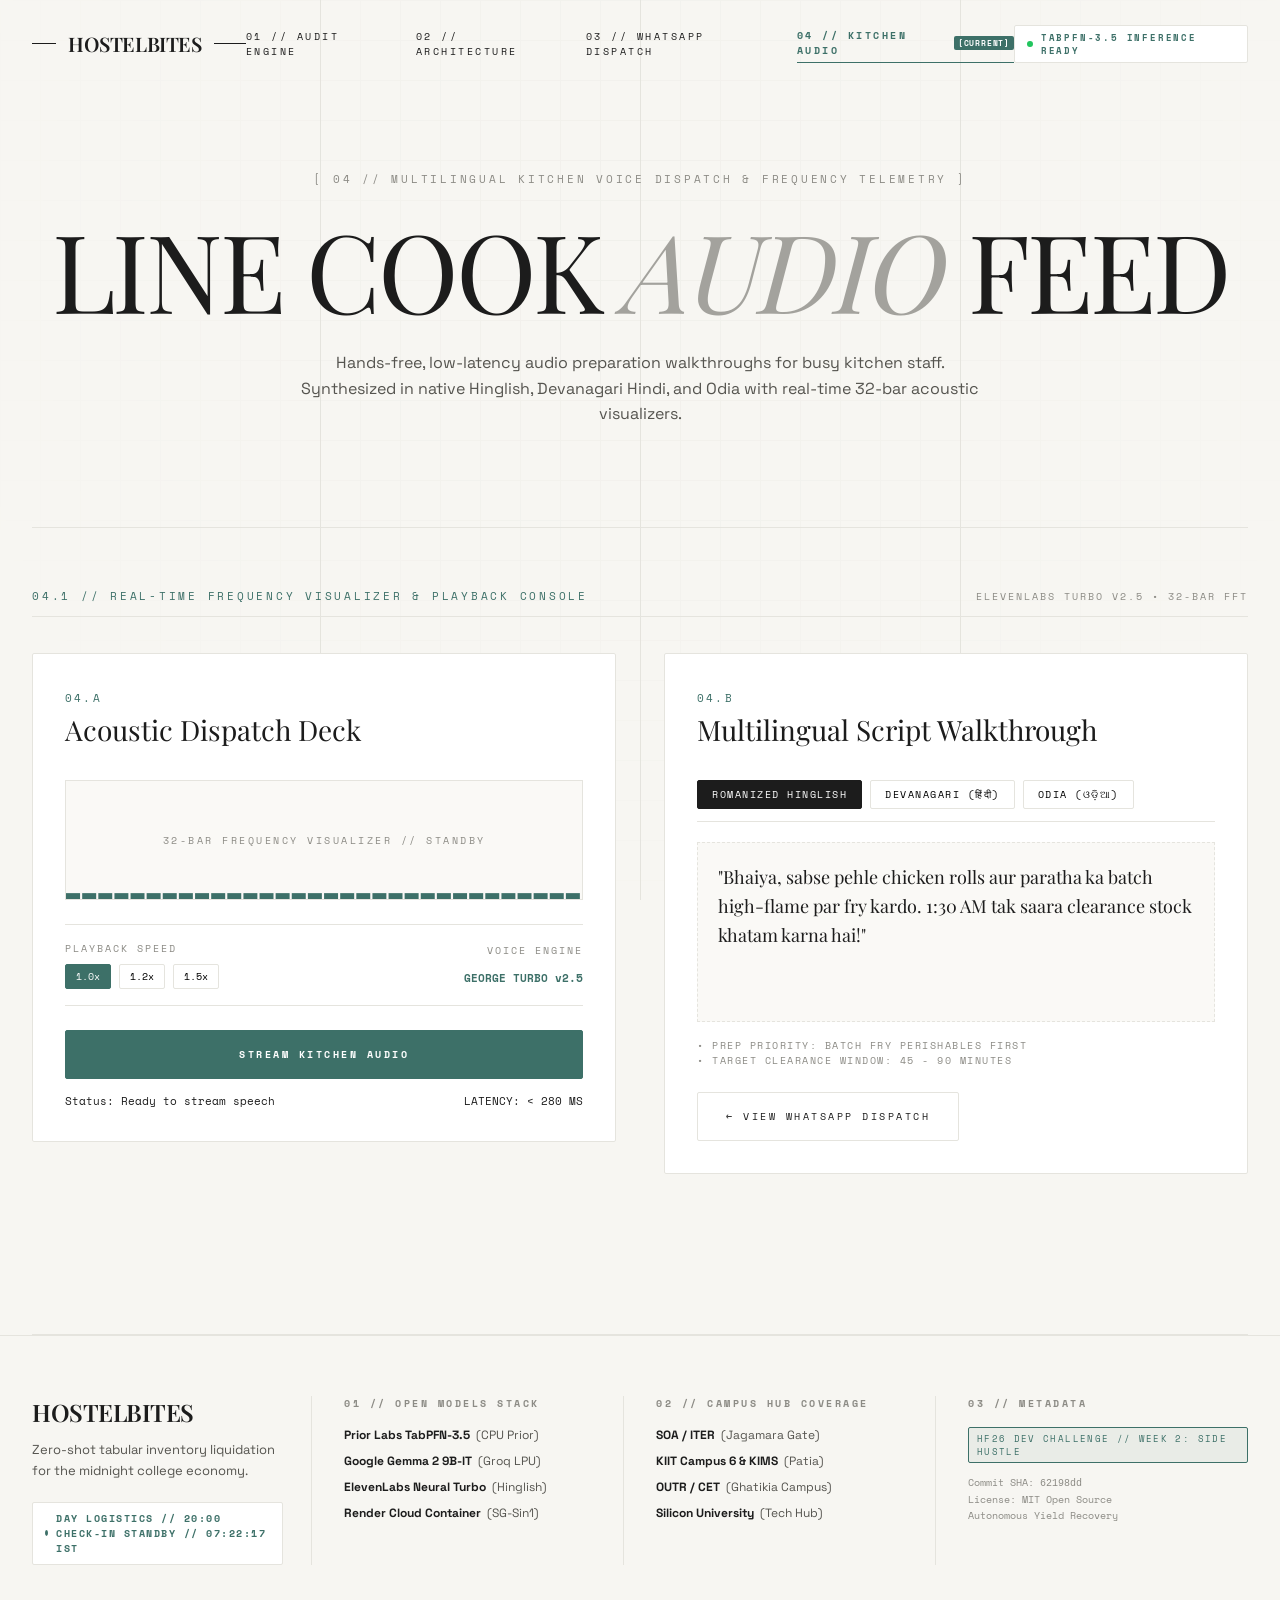
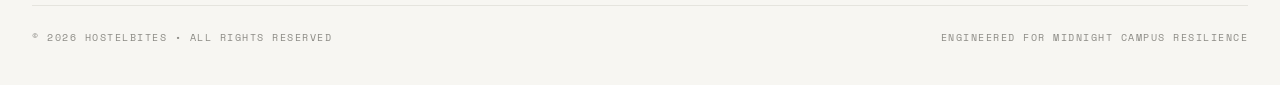
==== static/audio.html @ 5d42957b "feat: refactor tech-editorial design into multi-page routes with interactive telemetry" ====
<!DOCTYPE html>
<html lang="en">
<head>
  <meta charset="UTF-8">
  <meta name="viewport" content="width=device-width, initial-scale=1.0">
  <title>Kitchen Audio Console — HostelBites Multilingual Dispatch</title>
  <link rel="preconnect" href="https://fonts.googleapis.com">
  <link rel="preconnect" href="https://fonts.gstatic.com" crossorigin>
  <link href="https://fonts.googleapis.com/css2?family=Playfair+Display:ital,wght@0,400;0,600;1,400&family=Space+Grotesk:wght@300;400;500;600&family=Space+Mono:ital,wght@0,400;0,700;1,400&display=swap" rel="stylesheet">
  <link rel="stylesheet" href="style.css">
</head>
<body>
  <!-- Fixed Technical Grid Layer -->
  <div class="fixed-grid-backdrop">
    <div class="grid-line line-25"></div>
    <div class="grid-line line-50"></div>
    <div class="grid-line line-75"></div>
    <div class="radial-grid-pattern"></div>
  </div>

  <!-- Header Navigation -->
  <header class="editorial-nav" id="main-nav">
    <div class="nav-container">
      <a href="/" class="nav-brand">
        <span class="brand-bar bar-left"></span>
        <span class="brand-logo">HOSTELBITES</span>
        <span class="brand-bar bar-right"></span>
      </a>
      <nav class="nav-links">
        <a href="/" class="nav-link">01 // AUDIT ENGINE</a>
        <a href="/architecture" class="nav-link">02 // ARCHITECTURE</a>
        <a href="/dispatch" class="nav-link">03 // WHATSAPP DISPATCH</a>
        <a href="/audio" class="nav-link">04 // KITCHEN AUDIO</a>
      </nav>
      <div class="nav-status">
        <span class="pulse-dot"></span>
        <span class="status-mono">TABPFN-3.5 INFERENCE READY</span>
      </div>
    </div>
  </header>

  <main class="page-container">
    <!-- Hero Section -->
    <section class="hero-section">
      <div class="hero-badge">
        <span class="mono-badge">[ 04 // MULTILINGUAL KITCHEN VOICE DISPATCH & FREQUENCY TELEMETRY ]</span>
      </div>
      <h1 class="hero-title">
        LINE COOK <span class="italic-accent">AUDIO</span> FEED
      </h1>
      <p class="hero-subtitle">
        Hands-free, low-latency audio preparation walkthroughs for busy kitchen staff. Synthesized in native Hinglish, Devanagari Hindi, and Odia with real-time 32-bar acoustic visualizers.
      </p>
    </section>

    <!-- Audio Console & Visualizer Section -->
    <section class="audit-section" id="audio-console">
      <div class="section-label-bar">
        <span class="mono-section-tag">04.1 // REAL-TIME FREQUENCY VISUALIZER & PLAYBACK CONSOLE</span>
        <span class="mono-meta">ELEVENLABS TURBO V2.5 &bull; 32-BAR FFT</span>
      </div>

      <div class="audio-hub-grid">
        <!-- Left: Audio Controls & Canvas Visualizer -->
        <div class="audio-console-card">
          <div class="step-header">
            <span class="step-num">04.A</span>
            <h2 class="step-title">Acoustic Dispatch Deck</h2>
          </div>

          <!-- HTML5 Canvas 32-Bar Visualizer -->
          <div class="canvas-visualizer-container">
            <canvas id="waveformCanvas" width="480" height="120"></canvas>
            <div class="visualizer-overlay-text" id="visualizerOverlay">
              32-BAR FREQUENCY VISUALIZER // STANDBY
            </div>
          </div>

          <!-- Speed & Setting Toggles -->
          <div class="audio-settings-bar">
            <div>
              <span class="mono-label">PLAYBACK SPEED</span>
              <div class="speed-toggles-group">
                <button type="button" class="btn-speed active" data-speed="1.0">1.0x</button>
                <button type="button" class="btn-speed" data-speed="1.2">1.2x</button>
                <button type="button" class="btn-speed" data-speed="1.5">1.5x</button>
              </div>
            </div>

            <div style="text-align: right;">
              <span class="mono-label">VOICE ENGINE</span>
              <span class="mono-data" style="color: var(--accent-color); font-weight: 700;">GEORGE TURBO v2.5</span>
            </div>
          </div>

          <!-- Main Stream Button -->
          <button type="button" class="btn-primary full-width" id="btnStreamAudio">
            <span class="btn-overlay"></span>
            <span class="btn-text" id="streamBtnText">STREAM KITCHEN AUDIO</span>
          </button>
          
          <audio id="kitchenAudioPlayer" class="hidden"></audio>

          <div style="margin-top: 14px; display: flex; justify-content: space-between; align-items: center;">
            <span class="mono-data" id="streamStatusText">Status: Ready to stream speech</span>
            <span class="mono-data">LATENCY: &lt; 280 MS</span>
          </div>
        </div>

        <!-- Right: Trilingual Scripts (Hinglish, Hindi, Odia) -->
        <div class="scripts-container-card">
          <div class="step-header">
            <span class="step-num">04.B</span>
            <h2 class="step-title">Multilingual Script Walkthrough</h2>
          </div>

          <!-- Script Language Tabs -->
          <div class="script-tabs">
            <button type="button" class="btn-script-tab active" data-lang="hinglish">
              ROMANIZED HINGLISH
            </button>
            <button type="button" class="btn-script-tab" data-lang="hindi">
              DEVANAGARI (हिंदी)
            </button>
            <button type="button" class="btn-script-tab" data-lang="odia">
              ODIA (ଓଡ଼ିଆ)
            </button>
          </div>

          <!-- Active Script Display -->
          <div class="script-display-body">
            <p class="script-text-para" id="scriptContent">
              "Bhaiya, sabse pehle chicken rolls aur paratha ka batch high-flame par fry kardo. 1:30 AM tak saara clearance stock khatam karna hai!"
            </p>
          </div>

          <div class="script-sub-notes">
            <span>&bull; PREP PRIORITY: BATCH FRY PERISHABLES FIRST</span><br>
            <span>&bull; TARGET CLEARANCE WINDOW: 45 - 90 MINUTES</span>
          </div>

          <div style="margin-top: 24px;">
            <a href="/dispatch" class="btn-secondary">
              <span class="btn-text">&larr; VIEW WHATSAPP DISPATCH</span>
            </a>
          </div>
        </div>
      </div>
    </section>
  </main>

  <!-- Editorial Footer -->
  <footer class="editorial-footer">
    <div class="page-container">
      <div class="footer-grid">
        <div class="footer-col">
          <h3 class="footer-brand-title">HOSTELBITES</h3>
          <p class="footer-tagline">
            Zero-shot tabular inventory liquidation for the midnight college economy.
          </p>
          <div class="footer-clock-box">
            <span class="clock-indicator"></span>
            <span class="footer-clock-text" id="footer-clock-display">20:00 KITCHEN CHECK-IN ACTIVE</span>
          </div>
        </div>

        <div class="footer-col">
          <h4 class="footer-heading">01 // OPEN MODELS STACK</h4>
          <ul class="footer-list">
            <li class="footer-item"><strong>Prior Labs TabPFN-3.5</strong> (CPU Prior)</li>
            <li class="footer-item"><strong>Google Gemma 2 9B-IT</strong> (Groq LPU)</li>
            <li class="footer-item"><strong>ElevenLabs Neural Turbo</strong> (Hinglish)</li>
            <li class="footer-item"><strong>Render Cloud Container</strong> (SG-Sin1)</li>
          </ul>
        </div>

        <div class="footer-col">
          <h4 class="footer-heading">02 // CAMPUS HUB COVERAGE</h4>
          <ul class="footer-list">
            <li class="footer-item"><strong>SOA / ITER</strong> (Jagamara Gate)</li>
            <li class="footer-item"><strong>KIIT Campus 6 & KIMS</strong> (Patia)</li>
            <li class="footer-item"><strong>OUTR / CET</strong> (Ghatikia Campus)</li>
            <li class="footer-item"><strong>Silicon University</strong> (Tech Hub)</li>
          </ul>
        </div>

        <div class="footer-col">
          <h4 class="footer-heading">03 // METADATA</h4>
          <span class="footer-badge-tag">HF26 DEV CHALLENGE // WEEK 2: SIDE HUSTLE</span>
          <p class="footer-license-note">
            Commit SHA: <code>62198dd</code><br>
            License: MIT Open Source<br>
            Autonomous Yield Recovery
          </p>
        </div>
      </div>

      <div class="footer-bottom-bar">
        <span>&copy; 2026 HOSTELBITES &bull; ALL RIGHTS RESERVED</span>
        <span>ENGINEERED FOR MIDNIGHT CAMPUS RESILIENCE</span>
      </div>
    </div>
  </footer>

  <script src="nav.js"></script>
  <script>
    // Scripts in 3 languages
    const scripts = {
      hinglish: "Bhaiya, sabse pehle chicken rolls aur paratha ka batch high-flame par fry kardo. 1:30 AM tak saara clearance stock khatam karna hai!",
      hindi: "भैया, सबसे पहले चिकन और पनीर रोल्स का बैच हाई फ्लेम पर फ्राई कर दो। 1:30 AM तक सारा क्लीयरेंस स्टॉक खत्म करना है!",
      odia: "ଭାଇ, ପ୍ରଥମେ ଚିକେନ୍ ଏବଂ ପନିର ରୋଲ୍ ବ୍ୟାଚ୍ ଗୁଡ଼ିକୁ ହାଇ ଫ୍ଲେମ୍ ରେ ଫ୍ରାଏ କରନ୍ତୁ। ରାତି ୧:୩୦ ସୁଦ୍ଧା ସବୁ ଷ୍ଟକ୍ କ୍ଲିୟର କରିବାକୁ ହେବ!"
    };

    let activeLang = 'hinglish';
    let currentPlaybackSpeed = 1.0;
    let isPlaying = false;

    // Load any saved cook script from sessionStorage
    const savedAudit = window.HostelBitesState ? window.HostelBitesState.getLatestAudit() : null;
    if (savedAudit && savedAudit.cook_audio_script) {
      scripts.hinglish = savedAudit.cook_audio_script;
    }

    const scriptPara = document.getElementById('scriptContent');
    scriptPara.innerText = `"${scripts[activeLang]}"`;

    // Language tabs
    const langTabs = document.querySelectorAll('.btn-script-tab');
    langTabs.forEach(tab => {
      tab.addEventListener('click', () => {
        langTabs.forEach(t => t.classList.remove('active'));
        tab.classList.add('active');
        activeLang = tab.getAttribute('data-lang');
        scriptPara.innerText = `"${scripts[activeLang]}"`;
      });
    });

    // Speed toggles
    const speedButtons = document.querySelectorAll('.btn-speed');
    const audioPlayer = document.getElementById('kitchenAudioPlayer');
    speedButtons.forEach(btn => {
      btn.addEventListener('click', () => {
        speedButtons.forEach(b => b.classList.remove('active'));
        btn.classList.add('active');
        currentPlaybackSpeed = parseFloat(btn.getAttribute('data-speed'));
        if (audioPlayer) audioPlayer.playbackRate = currentPlaybackSpeed;
      });
    });

    // Canvas 32-Bar Visualizer Setup
    const canvas = document.getElementById('waveformCanvas');
    const ctx = canvas.getContext('2d');
    const numBars = 32;
    let visualizerAnimationId = null;

    function drawVisualizer(frequencies) {
      ctx.clearRect(0, 0, canvas.width, canvas.height);
      const barWidth = (canvas.width / numBars) - 2;

      for (let i = 0; i < numBars; i++) {
        const height = frequencies ? frequencies[i] : 6;
        const x = i * (barWidth + 2);
        const y = canvas.height - height;

        // Editorial forest green gradient
        ctx.fillStyle = '#3d7068';
        ctx.fillRect(x, y, barWidth, height);
      }
    }
    drawVisualizer(); // Initial flat draw

    function startVisualizerAnimation() {
      document.getElementById('visualizerOverlay').classList.add('hidden');
      function animate() {
        if (!isPlaying) return;
        const simulatedFrequencies = [];
        for (let i = 0; i < numBars; i++) {
          simulatedFrequencies.push(Math.floor(Math.random() * (canvas.height - 15)) + 8);
        }
        drawVisualizer(simulatedFrequencies);
        visualizerAnimationId = requestAnimationFrame(animate);
      }
      animate();
    }

    function stopVisualizerAnimation() {
      if (visualizerAnimationId) cancelAnimationFrame(visualizerAnimationId);
      drawVisualizer();
      document.getElementById('visualizerOverlay').classList.remove('hidden');
    }

    // Audio stream button
    const streamBtn = document.getElementById('btnStreamAudio');
    const streamText = document.getElementById('streamBtnText');
    const statusText = document.getElementById('streamStatusText');

    streamBtn.addEventListener('click', async () => {
      if (isPlaying) {
        audioPlayer.pause();
        if ('speechSynthesis' in window) window.speechSynthesis.cancel();
        isPlaying = false;
        stopVisualizerAnimation();
        streamText.innerText = 'STREAM KITCHEN AUDIO';
        statusText.innerText = 'Status: Paused';
        return;
      }

      streamText.innerText = 'FETCHING VOICE BRIEF...';
      streamBtn.disabled = true;
      statusText.innerText = 'Status: Connecting to ElevenLabs Turbo...';

      try {
        const res = await fetch('/api/speak', {
          method: 'POST',
          headers: { 'Content-Type': 'application/json' },
          body: JSON.stringify({ script: scripts[activeLang] })
        });

        if (res.status === 200) {
          const blob = await res.blob();
          if (blob.size > 100) {
            const url = URL.createObjectURL(blob);
            audioPlayer.src = url;
            audioPlayer.playbackRate = currentPlaybackSpeed;
            await audioPlayer.play();

            isPlaying = true;
            streamBtn.disabled = false;
            streamText.innerText = 'PAUSE AUDIO WALKTHROUGH';
            statusText.innerText = 'Status: Streaming George (ElevenLabs)';
            startVisualizerAnimation();

            audioPlayer.onended = () => {
              isPlaying = false;
              stopVisualizerAnimation();
              streamText.innerText = 'STREAM KITCHEN AUDIO';
              statusText.innerText = 'Status: Playback completed';
            };
            return;
          }
        }

        // Web Speech API fallback
        playSpeechSynthesisFallback();

      } catch (err) {
        console.warn('ElevenLabs API unavailable, falling back to browser voice:', err);
        playSpeechSynthesisFallback();
      }
    });

    function playSpeechSynthesisFallback() {
      if (!('speechSynthesis' in window)) {
        streamBtn.disabled = false;
        streamText.innerText = 'STREAM KITCHEN AUDIO';
        statusText.innerText = 'Status: Voice synthesis not supported in browser';
        return;
      }

      window.speechSynthesis.cancel();
      const utterance = new SpeechSynthesisUtterance(scripts[activeLang]);
      utterance.rate = currentPlaybackSpeed;
      utterance.pitch = 1.0;

      // Try matching Indian voice
      const voices = window.speechSynthesis.getVoices();
      const indianVoice = voices.find(v => v.lang.includes('hi') || v.lang.includes('IN'));
      if (indianVoice) utterance.voice = indianVoice;

      isPlaying = true;
      streamBtn.disabled = false;
      streamText.innerText = 'PAUSE AUDIO WALKTHROUGH';
      statusText.innerText = 'Status: Streaming Browser Speech Voice';
      startVisualizerAnimation();

      utterance.onend = () => {
        isPlaying = false;
        stopVisualizerAnimation();
        streamText.innerText = 'STREAM KITCHEN AUDIO';
        statusText.innerText = 'Status: Playback completed';
      };

      utterance.onerror = () => {
        isPlaying = false;
        stopVisualizerAnimation();
        streamText.innerText = 'STREAM KITCHEN AUDIO';
      };

      window.speechSynthesis.speak(utterance);
    }
  </script>
</body>
</html>
---- static/style.css ----
/* ==========================================================================
   HostelBites — Tech Editorial Universal Design System
   Specification: Superdesign Tech Editorial Tokens & Layout
   ========================================================================== */

:root {
  --bg-color: #f7f6f2;
  --fg-color: #1c1c1c;
  --accent-color: #3d7068;
  --accent-hover: #2f5953;
  --accent-light: rgba(61, 112, 104, 0.08);
  --border-color: #e5e4de;
  --muted-text: #8c8b85;
  --blue-scan: #3b82f6;

  --font-serif: 'Playfair Display', Georgia, serif;
  --font-sans: 'Space Grotesk', -apple-system, BlinkMacSystemFont, sans-serif;
  --font-mono: 'Space Mono', monospace;

  --ease-editorial: cubic-bezier(0.16, 1, 0.3, 1);
  --transition-speed: 700ms;
}

*, *::before, *::after {
  box-sizing: border-box;
  margin: 0;
  padding: 0;
}

html {
  background-color: var(--bg-color);
  color: var(--fg-color);
  font-family: var(--font-sans);
  scroll-behavior: smooth;
  -webkit-font-smoothing: antialiased;
}

body {
  position: relative;
  min-height: 100vh;
  overflow-x: hidden;
  background-color: var(--bg-color);
}

/* ==========================================================================
   Structural 4-Column Grid & Technical Backdrop
   ========================================================================== */
.fixed-grid-backdrop {
  position: fixed;
  inset: 0;
  pointer-events: none;
  z-index: 0;
}

.grid-line {
  position: absolute;
  top: 0;
  bottom: 0;
  width: 1px;
  background-color: var(--border-color);
}
.line-25 { left: 25%; }
.line-50 { left: 50%; }
.line-75 { left: 75%; }

.radial-grid-pattern {
  position: absolute;
  inset: 0;
  background-image: 
    linear-gradient(to right, var(--border-color) 1px, transparent 1px),
    linear-gradient(to bottom, var(--border-color) 1px, transparent 1px);
  background-size: 40px 40px;
  mask-image: radial-gradient(circle at 50% 30%, rgba(0, 0, 0, 0.35) 0%, rgba(0, 0, 0, 0) 80%);
  -webkit-mask-image: radial-gradient(circle at 50% 30%, rgba(0, 0, 0, 0.35) 0%, rgba(0, 0, 0, 0) 80%);
}

.page-container {
  position: relative;
  z-index: 1;
  max-width: 1280px;
  margin: 0 auto;
  padding: 0 32px;
}

/* ==========================================================================
   Editorial Navigation (Sticky Glassmorphic Transition past 20px)
   ========================================================================== */
.editorial-nav {
  position: sticky;
  top: 0;
  z-index: 100;
  padding: 24px 0;
  transition: all var(--transition-speed) var(--ease-editorial);
  background: transparent;
}

.editorial-nav.scrolled {
  padding: 16px 0;
  background: rgba(247, 246, 242, 0.85);
  backdrop-filter: blur(16px);
  -webkit-backdrop-filter: blur(16px);
  border-bottom: 1px solid var(--border-color);
}

.nav-container {
  max-width: 1280px;
  margin: 0 auto;
  padding: 0 32px;
  display: flex;
  justify-content: space-between;
  align-items: center;
}

.nav-brand {
  display: flex;
  align-items: center;
  gap: 12px;
  text-decoration: none;
  color: var(--fg-color);
}

.brand-logo {
  font-family: var(--font-serif);
  font-size: 20px;
  letter-spacing: -0.02em;
  font-weight: 600;
}

.brand-bar {
  display: inline-block;
  height: 1px;
  background-color: var(--fg-color);
}
.bar-left { width: 24px; }
.bar-right { width: 32px; }

.nav-links {
  display: flex;
  align-items: center;
  gap: 24px;
}

.nav-link {
  display: inline-flex;
  align-items: center;
  gap: 6px;
  font-family: var(--font-mono);
  font-size: 10px;
  text-transform: uppercase;
  letter-spacing: 0.25em;
  color: var(--fg-color);
  text-decoration: none;
  padding: 4px 0;
  transition: color var(--transition-speed) var(--ease-editorial);
  position: relative;
}

.nav-link:hover {
  color: var(--accent-color);
}

.nav-link.active {
  color: var(--accent-color);
  border-bottom: 1px solid var(--accent-color);
  font-weight: 700;
}

.current-pill {
  font-family: var(--font-mono);
  font-size: 8px;
  letter-spacing: 0.1em;
  background-color: var(--accent-color);
  color: #ffffff;
  padding: 1px 4px;
  border-radius: 2px;
}

.nav-status {
  display: flex;
  align-items: center;
  gap: 8px;
  padding: 5px 12px;
  border: 1px solid var(--border-color);
  border-radius: 2px;
  background-color: #ffffff;
}

.status-mono {
  font-family: var(--font-mono);
  font-size: 9px;
  letter-spacing: 0.2em;
  color: var(--accent-color);
  font-weight: 700;
}

.pulse-dot {
  width: 6px;
  height: 6px;
  border-radius: 50%;
  background-color: #22c55e;
  box-shadow: 0 0 0 0 rgba(34, 197, 94, 0.7);
  animation: pulseGreen 2s infinite var(--ease-editorial);
}

@keyframes pulseGreen {
  0% { transform: scale(0.95); box-shadow: 0 0 0 0 rgba(34, 197, 94, 0.7); }
  70% { transform: scale(1); box-shadow: 0 0 0 6px rgba(34, 197, 94, 0); }
  100% { transform: scale(0.95); box-shadow: 0 0 0 0 rgba(34, 197, 94, 0); }
}

/* ==========================================================================
   Editorial Buttons (0.25em -> 0.4em Tracking Transition)
   Strictly max 2px border radius
   ========================================================================== */
.btn-primary {
  position: relative;
  display: inline-flex;
  align-items: center;
  justify-content: center;
  padding: 16px 28px;
  background-color: var(--accent-color);
  color: #ffffff;
  border: 1px solid var(--accent-color);
  border-radius: 2px;
  text-decoration: none;
  overflow: hidden;
  cursor: pointer;
  transition: all var(--transition-speed) var(--ease-editorial);
}

.btn-primary .btn-text {
  position: relative;
  z-index: 2;
  font-family: var(--font-mono);
  font-size: 10px;
  letter-spacing: 0.25em;
  text-transform: uppercase;
  font-weight: 700;
  transition: letter-spacing var(--transition-speed) var(--ease-editorial);
}

.btn-primary .btn-overlay {
  position: absolute;
  inset: 0;
  background-color: rgba(255, 255, 255, 0.2);
  transform: translateY(100%);
  transition: transform var(--transition-speed) var(--ease-editorial);
}

.btn-primary:hover .btn-text {
  letter-spacing: 0.4em;
}

.btn-primary:hover .btn-overlay {
  transform: translateY(0);
}

.btn-primary:hover {
  background-color: var(--accent-hover);
}

.btn-primary.full-width {
  width: 100%;
}

.btn-secondary {
  display: inline-flex;
  align-items: center;
  padding: 16px 28px;
  background-color: transparent;
  color: var(--fg-color);
  border: 1px solid var(--border-color);
  border-radius: 2px;
  text-decoration: none;
  font-family: var(--font-mono);
  font-size: 10px;
  letter-spacing: 0.25em;
  text-transform: uppercase;
  transition: all var(--transition-speed) var(--ease-editorial);
}

.btn-secondary:hover {
  background-color: #ffffff;
  border-color: var(--fg-color);
  letter-spacing: 0.35em;
}

.btn-micro {
  padding: 8px 14px;
  background: transparent;
  border: 1px solid var(--border-color);
  font-family: var(--font-mono);
  font-size: 9px;
  letter-spacing: 0.2em;
  text-transform: uppercase;
  cursor: pointer;
  border-radius: 2px;
  transition: all var(--transition-speed) var(--ease-editorial);
  color: var(--fg-color);
}

.btn-micro:hover {
  background: var(--fg-color);
  color: #ffffff;
  letter-spacing: 0.3em;
}

/* ==========================================================================
   Page Headers & Hero Sections
   ========================================================================== */
.hero-section {
  padding: 80px 0 60px;
  text-align: center;
  border-bottom: 1px solid var(--border-color);
}

.hero-badge {
  display: inline-block;
  margin-bottom: 24px;
}

.mono-badge {
  font-family: var(--font-mono);
  font-size: 11px;
  letter-spacing: 0.25em;
  color: var(--muted-text);
  text-transform: uppercase;
}

.hero-title {
  font-family: var(--font-serif);
  font-size: clamp(3.2rem, 9vw, 6.8rem);
  font-weight: 400;
  line-height: 1.05;
  letter-spacing: -0.03em;
  margin-bottom: 24px;
  text-transform: uppercase;
}

.italic-accent {
  font-style: italic;
  color: #a3a29d;
  font-weight: 300;
}

.hero-subtitle {
  max-width: 680px;
  margin: 0 auto 40px;
  font-size: 16px;
  line-height: 1.6;
  color: #55544f;
  font-weight: 400;
}

.hero-actions {
  display: flex;
  justify-content: center;
  gap: 16px;
}

/* ==========================================================================
   Section Headers & Labels
   ========================================================================== */
.section-label-bar {
  display: flex;
  justify-content: space-between;
  align-items: center;
  margin-bottom: 36px;
  border-bottom: 1px solid var(--border-color);
  padding-bottom: 12px;
}

.mono-section-tag {
  font-family: var(--font-mono);
  font-size: 11px;
  letter-spacing: 0.25em;
  color: var(--accent-color);
}

.mono-meta {
  font-family: var(--font-mono);
  font-size: 10px;
  letter-spacing: 0.2em;
  color: var(--muted-text);
}

.mono-label {
  display: block;
  font-family: var(--font-mono);
  font-size: 10px;
  letter-spacing: 0.2em;
  color: var(--muted-text);
  margin-bottom: 8px;
  text-transform: uppercase;
}

.mono-data {
  font-family: var(--font-mono);
  font-size: 11px;
  color: var(--fg-color);
}

/* ==========================================================================
   Statistics Grid (3-Column)
   ========================================================================== */
.stats-section {
  border-bottom: 1px solid var(--border-color);
}

.stats-grid {
  display: grid;
  grid-template-columns: repeat(3, 1fr);
}

.stat-cell {
  padding: 48px 36px;
  border-right: 1px solid var(--border-color);
  transition: background-color var(--transition-speed) var(--ease-editorial);
}

.stat-cell:last-child {
  border-right: none;
}

.stat-cell:hover {
  background-color: #ffffff;
}

.stat-icon-box {
  width: 44px;
  height: 44px;
  border: 1px solid var(--border-color);
  display: flex;
  align-items: center;
  justify-content: center;
  font-family: var(--font-mono);
  font-size: 11px;
  color: var(--muted-text);
  margin-bottom: 24px;
}

.stat-number {
  font-family: var(--font-serif);
  font-size: 44px;
  font-weight: 400;
  line-height: 1;
  margin-bottom: 12px;
}

.stat-label {
  font-family: var(--font-mono);
  font-size: 10px;
  letter-spacing: 0.25em;
  color: var(--accent-color);
  margin-bottom: 8px;
}

.stat-desc {
  font-size: 13px;
  color: #66655f;
  line-height: 1.5;
}

/* ==========================================================================
   Scroll Word-Reveal Section
   ========================================================================== */
.reveal-section {
  padding: 80px 0;
  border-bottom: 1px solid var(--border-color);
}

.reveal-paragraph {
  font-family: var(--font-serif);
  font-size: clamp(2rem, 3.4vw, 3.2rem);
  line-height: 1.35;
  color: var(--fg-color);
  letter-spacing: -0.01em;
}

.reveal-word {
  opacity: 0.15;
  transition: opacity 0.4s var(--ease-editorial);
}

.reveal-word.active {
  opacity: 1.0;
}

/* ==========================================================================
   01 // AUDIT ENGINE STYLES (Minimal underline-only inputs & Scanline)
   ========================================================================== */
.audit-section {
  padding: 60px 0 80px;
  border-bottom: 1px solid var(--border-color);
}

.audit-grid {
  display: grid;
  grid-template-columns: 1.3fr 0.9fr;
  gap: 48px;
}

.step-header {
  margin-bottom: 32px;
}

.step-num {
  font-family: var(--font-mono);
  font-size: 11px;
  color: var(--accent-color);
  letter-spacing: 0.2em;
}

.step-title {
  font-family: var(--font-serif);
  font-size: 28px;
  font-weight: 400;
  margin-top: 4px;
}

.editorial-form .form-row {
  display: flex;
  gap: 20px;
  margin-bottom: 24px;
}

.editorial-form .three-col .form-group { flex: 1; }
.editorial-form .two-col .form-group { flex: 1; }
.editorial-form .flex-2 { flex: 2; }
.editorial-form .flex-1 { flex: 1; }

.clean-input {
  width: 100%;
  padding: 12px 0;
  background: transparent;
  border: none;
  border-bottom: 1px solid var(--border-color);
  border-radius: 0;
  font-family: var(--font-sans);
  font-size: 15px;
  color: var(--fg-color);
  outline: none;
  transition: border-color var(--transition-speed) var(--ease-editorial);
}

.clean-input:focus {
  border-bottom-color: var(--accent-color);
}

.toggle-group {
  display: flex;
  gap: 8px;
}

.toggle-pill {
  flex: 1;
  position: relative;
  display: flex;
  align-items: center;
  justify-content: center;
  padding: 10px 8px;
  border: 1px solid var(--border-color);
  border-radius: 2px;
  cursor: pointer;
  font-family: var(--font-mono);
  font-size: 9px;
  letter-spacing: 0.15em;
  color: var(--muted-text);
  transition: all var(--transition-speed) var(--ease-editorial);
}

.toggle-pill input {
  position: absolute;
  opacity: 0;
}

.toggle-pill:has(input:checked) {
  border-color: var(--accent-color);
  background-color: var(--accent-light);
  color: var(--accent-color);
  font-weight: 700;
}

/* Telemetry Card & Scan-Line Progress Bar */
.telemetry-card {
  border: 1px solid var(--border-color);
  background-color: #ffffff;
  padding: 28px;
  border-radius: 2px;
}

.telemetry-header {
  display: flex;
  justify-content: space-between;
  align-items: center;
  margin-bottom: 16px;
}

.telemetry-tag {
  font-family: var(--font-mono);
  font-size: 9px;
  letter-spacing: 0.2em;
  padding: 4px 8px;
  border: 1px solid var(--border-color);
  border-radius: 2px;
}

.scanline-container {
  position: relative;
  height: 2px;
  background-color: var(--border-color);
  overflow: hidden;
  margin-bottom: 24px;
}

.scanline-bar {
  position: absolute;
  top: 0;
  left: 0;
  height: 100%;
  width: 40%;
  background-color: var(--blue-scan);
  transform: translateX(-100%);
}

.scanline-bar.active {
  animation: scanSlide 1.8s infinite cubic-bezier(0.8, 0, 0.2, 1);
}

@keyframes scanSlide {
  0% { transform: translateX(-100%); }
  100% { transform: translateX(350%); }
}

.ghost-code-frame {
  padding: 24px;
  background-color: #faf9f6;
  border: 1px dashed var(--border-color);
}

.mono-console {
  font-family: var(--font-mono);
  font-size: 11px;
  color: var(--muted-text);
  margin-bottom: 6px;
}

.metric-row {
  display: grid;
  grid-template-columns: 1fr 1fr;
  gap: 20px;
  margin-bottom: 20px;
}

.metric-block .serif-metric {
  font-family: var(--font-serif);
  font-size: 32px;
  font-weight: 400;
  color: var(--fg-color);
}

.risk-pill {
  display: inline-block;
  padding: 6px 12px;
  font-family: var(--font-mono);
  font-size: 11px;
  letter-spacing: 0.2em;
  border-radius: 2px;
  text-transform: uppercase;
}
.risk-pill.critical { background: #fee2e2; color: #991b1b; }
.risk-pill.high { background: #ffedd5; color: #9a3412; }
.risk-pill.moderate { background: #fef9c3; color: #854d0e; }
.risk-pill.safe { background: #dcfce7; color: #166534; }

.diagnostic-divider {
  height: 1px;
  background-color: var(--border-color);
  margin: 18px 0;
}

.telemetry-details .detail-line {
  display: flex;
  justify-content: space-between;
  margin-bottom: 10px;
}

/* Quick Jump Links to Other Sub-pages */
.audit-navigation-actions {
  margin-top: 24px;
  display: flex;
  gap: 12px;
}

/* ==========================================================================
   02 // ARCHITECTURE WORKFLOW & SPEC STYLES
   ========================================================================== */
.arch-grid {
  display: grid;
  grid-template-columns: 1.25fr 1fr;
  gap: 48px;
  align-items: start;
  margin-bottom: 60px;
}

.workflow-steps-list {
  display: flex;
  flex-direction: column;
  gap: 20px;
}

.workflow-step-item {
  border: 1px solid var(--border-color);
  background-color: #ffffff;
  padding: 24px;
  border-radius: 2px;
  cursor: pointer;
  transition: opacity var(--transition-speed) var(--ease-editorial),
              border-color var(--transition-speed) var(--ease-editorial);
}

.workflow-step-item.dimmed {
  opacity: 0.35;
}

.workflow-step-item.active-step {
  opacity: 1.0;
  border-color: var(--accent-color);
  box-shadow: inset 2px 0 0 var(--accent-color);
}

.step-num-badge {
  font-family: var(--font-mono);
  font-size: 10px;
  color: var(--accent-color);
  letter-spacing: 0.2em;
  margin-bottom: 4px;
}

.step-heading {
  font-family: var(--font-serif);
  font-size: 20px;
  font-weight: 600;
  margin-bottom: 8px;
}

.step-summary {
  font-size: 13px;
  color: #55544f;
  line-height: 1.5;
}

.step-tech-specs {
  margin-top: 16px;
  padding-top: 16px;
  border-top: 1px dashed var(--border-color);
  display: grid;
  grid-template-columns: repeat(3, 1fr);
  gap: 12px;
}

.spec-mini-box {
  background-color: #faf9f6;
  padding: 10px 12px;
  border: 1px solid var(--border-color);
}

.spec-title {
  font-family: var(--font-mono);
  font-size: 9px;
  color: var(--muted-text);
  letter-spacing: 0.15em;
  text-transform: uppercase;
}

.spec-val {
  font-family: var(--font-mono);
  font-size: 13px;
  font-weight: 700;
  color: var(--accent-color);
  margin-top: 2px;
}

/* Sticky Architecture Flow Diagram */
.sticky-diagram-wrapper {
  position: sticky;
  top: 90px;
  border: 1px solid var(--border-color);
  background-color: #ffffff;
  padding: 28px;
  border-radius: 2px;
}

.diagram-header {
  margin-bottom: 20px;
}

.diagram-title {
  font-family: var(--font-serif);
  font-size: 20px;
  margin-top: 4px;
}

.flow-diagram-container {
  display: flex;
  flex-direction: column;
  gap: 16px;
}

.flow-node {
  border: 1px solid var(--border-color);
  background-color: #faf9f6;
  padding: 14px 16px;
  border-radius: 2px;
  display: flex;
  align-items: center;
  justify-content: space-between;
  transition: all var(--transition-speed) var(--ease-editorial);
}

.flow-node.highlighted {
  border-color: var(--accent-color);
  background-color: var(--accent-light);
}

.flow-node-title {
  font-family: var(--font-mono);
  font-size: 11px;
  font-weight: 700;
  letter-spacing: 0.15em;
}

.flow-node-desc {
  font-size: 11px;
  color: var(--muted-text);
}

.flow-arrow-down {
  text-align: center;
  font-family: var(--font-mono);
  font-size: 12px;
  color: var(--muted-text);
  line-height: 1;
}

/* ==========================================================================
   03 // WHATSAPP DISPATCH LAB & PHONE BEZEL FRAME
   ========================================================================== */
.dispatch-lab-grid {
  display: grid;
  grid-template-columns: 1.15fr 0.85fr;
  gap: 48px;
  align-items: start;
  margin-bottom: 80px;
}

.audience-selector-row {
  margin-bottom: 24px;
}

.audience-pills {
  display: flex;
  flex-wrap: wrap;
  gap: 8px;
  margin-top: 8px;
}

.btn-audience-pill {
  padding: 8px 14px;
  background-color: #ffffff;
  border: 1px solid var(--border-color);
  border-radius: 2px;
  font-family: var(--font-mono);
  font-size: 10px;
  letter-spacing: 0.15em;
  cursor: pointer;
  color: var(--fg-color);
  transition: all var(--transition-speed) var(--ease-editorial);
}

.btn-audience-pill:hover {
  border-color: var(--accent-color);
}

.btn-audience-pill.selected {
  background-color: var(--accent-color);
  color: #ffffff;
  border-color: var(--accent-color);
  font-weight: 700;
}

/* Phone Bezel Frame */
.phone-bezel {
  width: 100%;
  max-width: 380px;
  margin: 0 auto;
  border: 1px solid #1c1c1c;
  background-color: #0c1317;
  border-radius: 2px;
  box-shadow: 0 20px 40px rgba(0, 0, 0, 0.08);
  overflow: hidden;
}

.phone-speaker-bar {
  background-color: #111b21;
  padding: 8px 16px;
  display: flex;
  justify-content: space-between;
  align-items: center;
  border-bottom: 1px solid #202c33;
}

.wa-status-pill {
  font-family: var(--font-mono);
  font-size: 9px;
  color: #25d366;
  letter-spacing: 0.15em;
}

.phone-screen {
  padding: 16px;
  background-color: #0b141a;
  background-image: radial-gradient(rgba(255, 255, 255, 0.04) 1px, transparent 1px);
  background-size: 16px 16px;
  min-height: 400px;
}

.wa-bubble {
  background-color: #005c4b;
  color: #e9edef;
  padding: 14px 16px;
  border-radius: 2px;
  font-family: var(--font-mono);
  font-size: 12px;
  line-height: 1.6;
  white-space: pre-wrap;
  word-break: break-word;
  box-shadow: 0 1px 2px rgba(0, 0, 0, 0.2);
}

.wa-time-stamp {
  display: block;
  text-align: right;
  font-size: 9px;
  color: #8696a0;
  margin-top: 8px;
}

/* Combo Builder Cards */
.combos-container {
  display: flex;
  flex-direction: column;
  gap: 16px;
  margin-top: 16px;
}

.combo-card {
  padding: 24px;
  border: 1px solid var(--border-color);
  background-color: #ffffff;
  border-radius: 2px;
  transition: border-color var(--transition-speed) var(--ease-editorial);
}

.combo-card:hover {
  border-color: var(--accent-color);
}

.combo-header {
  display: flex;
  justify-content: space-between;
  align-items: baseline;
  margin-bottom: 8px;
}

.combo-name {
  font-family: var(--font-serif);
  font-size: 18px;
  font-weight: 600;
}

.combo-savings {
  font-family: var(--font-mono);
  font-size: 10px;
  color: var(--accent-color);
  letter-spacing: 0.15em;
}

.combo-items {
  font-size: 13px;
  color: #55544f;
  margin-bottom: 16px;
}

.combo-pricing {
  display: flex;
  align-items: baseline;
  gap: 12px;
}

.flash-price {
  font-family: var(--font-serif);
  font-size: 24px;
  font-weight: 600;
  color: var(--fg-color);
}

.original-price {
  font-family: var(--font-mono);
  font-size: 12px;
  text-decoration: line-through;
  color: var(--muted-text);
}

/* ==========================================================================
   04 // KITCHEN AUDIO DISPATCH & CANVAS VISUALIZER
   ========================================================================== */
.audio-hub-grid {
  display: grid;
  grid-template-columns: 1fr 1fr;
  gap: 48px;
  align-items: start;
  margin-bottom: 80px;
}

.audio-console-card {
  border: 1px solid var(--border-color);
  background-color: #ffffff;
  padding: 32px;
  border-radius: 2px;
}

.canvas-visualizer-container {
  position: relative;
  height: 120px;
  background-color: #faf9f6;
  border: 1px solid var(--border-color);
  margin-bottom: 24px;
  display: flex;
  align-items: center;
  justify-content: center;
}

#waveformCanvas {
  width: 100%;
  height: 100%;
  display: block;
}

.visualizer-overlay-text {
  position: absolute;
  font-family: var(--font-mono);
  font-size: 10px;
  letter-spacing: 0.25em;
  color: var(--muted-text);
  pointer-events: none;
}

.audio-settings-bar {
  display: flex;
  justify-content: space-between;
  align-items: center;
  padding: 16px 0;
  border-top: 1px solid var(--border-color);
  border-bottom: 1px solid var(--border-color);
  margin-bottom: 24px;
}

.speed-toggles-group {
  display: flex;
  gap: 8px;
}

.btn-speed {
  padding: 4px 10px;
  border: 1px solid var(--border-color);
  background: transparent;
  font-family: var(--font-mono);
  font-size: 10px;
  cursor: pointer;
  border-radius: 2px;
  transition: all var(--transition-speed) var(--ease-editorial);
}

.btn-speed.active {
  background-color: var(--accent-color);
  color: #ffffff;
  border-color: var(--accent-color);
}

/* Bilingual Scripts Card */
.scripts-container-card {
  border: 1px solid var(--border-color);
  background-color: #ffffff;
  padding: 32px;
  border-radius: 2px;
}

.script-tabs {
  display: flex;
  gap: 8px;
  border-bottom: 1px solid var(--border-color);
  padding-bottom: 12px;
  margin-bottom: 20px;
}

.btn-script-tab {
  padding: 6px 14px;
  border: 1px solid var(--border-color);
  background: transparent;
  font-family: var(--font-mono);
  font-size: 10px;
  letter-spacing: 0.15em;
  cursor: pointer;
  border-radius: 2px;
  transition: all var(--transition-speed) var(--ease-editorial);
}

.btn-script-tab.active {
  background-color: var(--fg-color);
  color: #ffffff;
  border-color: var(--fg-color);
}

.script-display-body {
  padding: 20px;
  background-color: #faf9f6;
  border: 1px dashed var(--border-color);
  min-height: 180px;
}

.script-text-para {
  font-family: var(--font-serif);
  font-size: 18px;
  line-height: 1.6;
  color: var(--fg-color);
}

.script-sub-notes {
  margin-top: 16px;
  font-family: var(--font-mono);
  font-size: 10px;
  color: var(--muted-text);
  letter-spacing: 0.15em;
}

/* ==========================================================================
   4-Column Structured Editorial Footer
   Dividers: 1px solid #e5e4de
   ========================================================================== */
.editorial-footer {
  background-color: var(--bg-color);
  border-top: 1px solid var(--border-color);
  padding: 60px 0 40px;
  position: relative;
  z-index: 2;
}

.footer-grid {
  display: grid;
  grid-template-columns: repeat(4, 1fr);
  gap: 32px;
  border-bottom: 1px solid var(--border-color);
  padding-bottom: 40px;
  margin-bottom: 24px;
}

.footer-col {
  border-right: 1px solid var(--border-color);
  padding-right: 28px;
}

.footer-col:last-child {
  border-right: none;
  padding-right: 0;
}

.footer-brand-title {
  font-family: var(--font-serif);
  font-size: 24px;
  font-weight: 600;
  letter-spacing: -0.02em;
  margin-bottom: 12px;
}

.footer-tagline {
  font-size: 13px;
  line-height: 1.6;
  color: #55544f;
  margin-bottom: 20px;
}

.footer-clock-box {
  display: flex;
  align-items: center;
  gap: 8px;
  padding: 8px 12px;
  background-color: #ffffff;
  border: 1px solid var(--border-color);
  border-radius: 2px;
}

.clock-indicator {
  width: 6px;
  height: 6px;
  border-radius: 50%;
  background-color: var(--accent-color);
}

.footer-clock-text {
  font-family: var(--font-mono);
  font-size: 10px;
  letter-spacing: 0.15em;
  color: var(--accent-color);
  font-weight: 700;
}

.footer-heading {
  font-family: var(--font-mono);
  font-size: 10px;
  letter-spacing: 0.25em;
  text-transform: uppercase;
  color: var(--muted-text);
  margin-bottom: 16px;
}

.footer-list {
  list-style: none;
  display: flex;
  flex-direction: column;
  gap: 10px;
}

.footer-item {
  font-size: 12px;
  color: #55544f;
  display: flex;
  align-items: center;
  gap: 6px;
}

.footer-item strong {
  color: var(--fg-color);
  font-family: var(--font-sans);
}

.footer-badge-tag {
  display: inline-block;
  padding: 4px 8px;
  background-color: var(--accent-light);
  border: 1px solid var(--accent-color);
  color: var(--accent-color);
  font-family: var(--font-mono);
  font-size: 9px;
  letter-spacing: 0.15em;
  border-radius: 2px;
  margin-bottom: 12px;
}

.footer-license-note {
  font-family: var(--font-mono);
  font-size: 10px;
  color: var(--muted-text);
  line-height: 1.6;
}

.footer-bottom-bar {
  display: flex;
  justify-content: space-between;
  align-items: center;
  font-family: var(--font-mono);
  font-size: 10px;
  color: var(--muted-text);
  letter-spacing: 0.15em;
}

.hidden {
  display: none !important;
}

/* ==========================================================================
   Responsive Breakpoints
   ========================================================================== */
@media (max-width: 1024px) {
  .footer-grid {
    grid-template-columns: repeat(2, 1fr);
  }
  .footer-col:nth-child(2) {
    border-right: none;
  }
  .arch-grid, .dispatch-lab-grid, .audio-hub-grid {
    grid-template-columns: 1fr;
  }
}

@media (max-width: 768px) {
  .audit-grid, .stats-grid, .footer-grid {
    grid-template-columns: 1fr;
  }
  .stat-cell, .footer-col {
    border-right: none;
    border-bottom: 1px solid var(--border-color);
    padding: 24px 0;
  }
  .nav-links {
    display: none;
  }
  .hero-title {
    font-size: 3.2rem;
  }
}
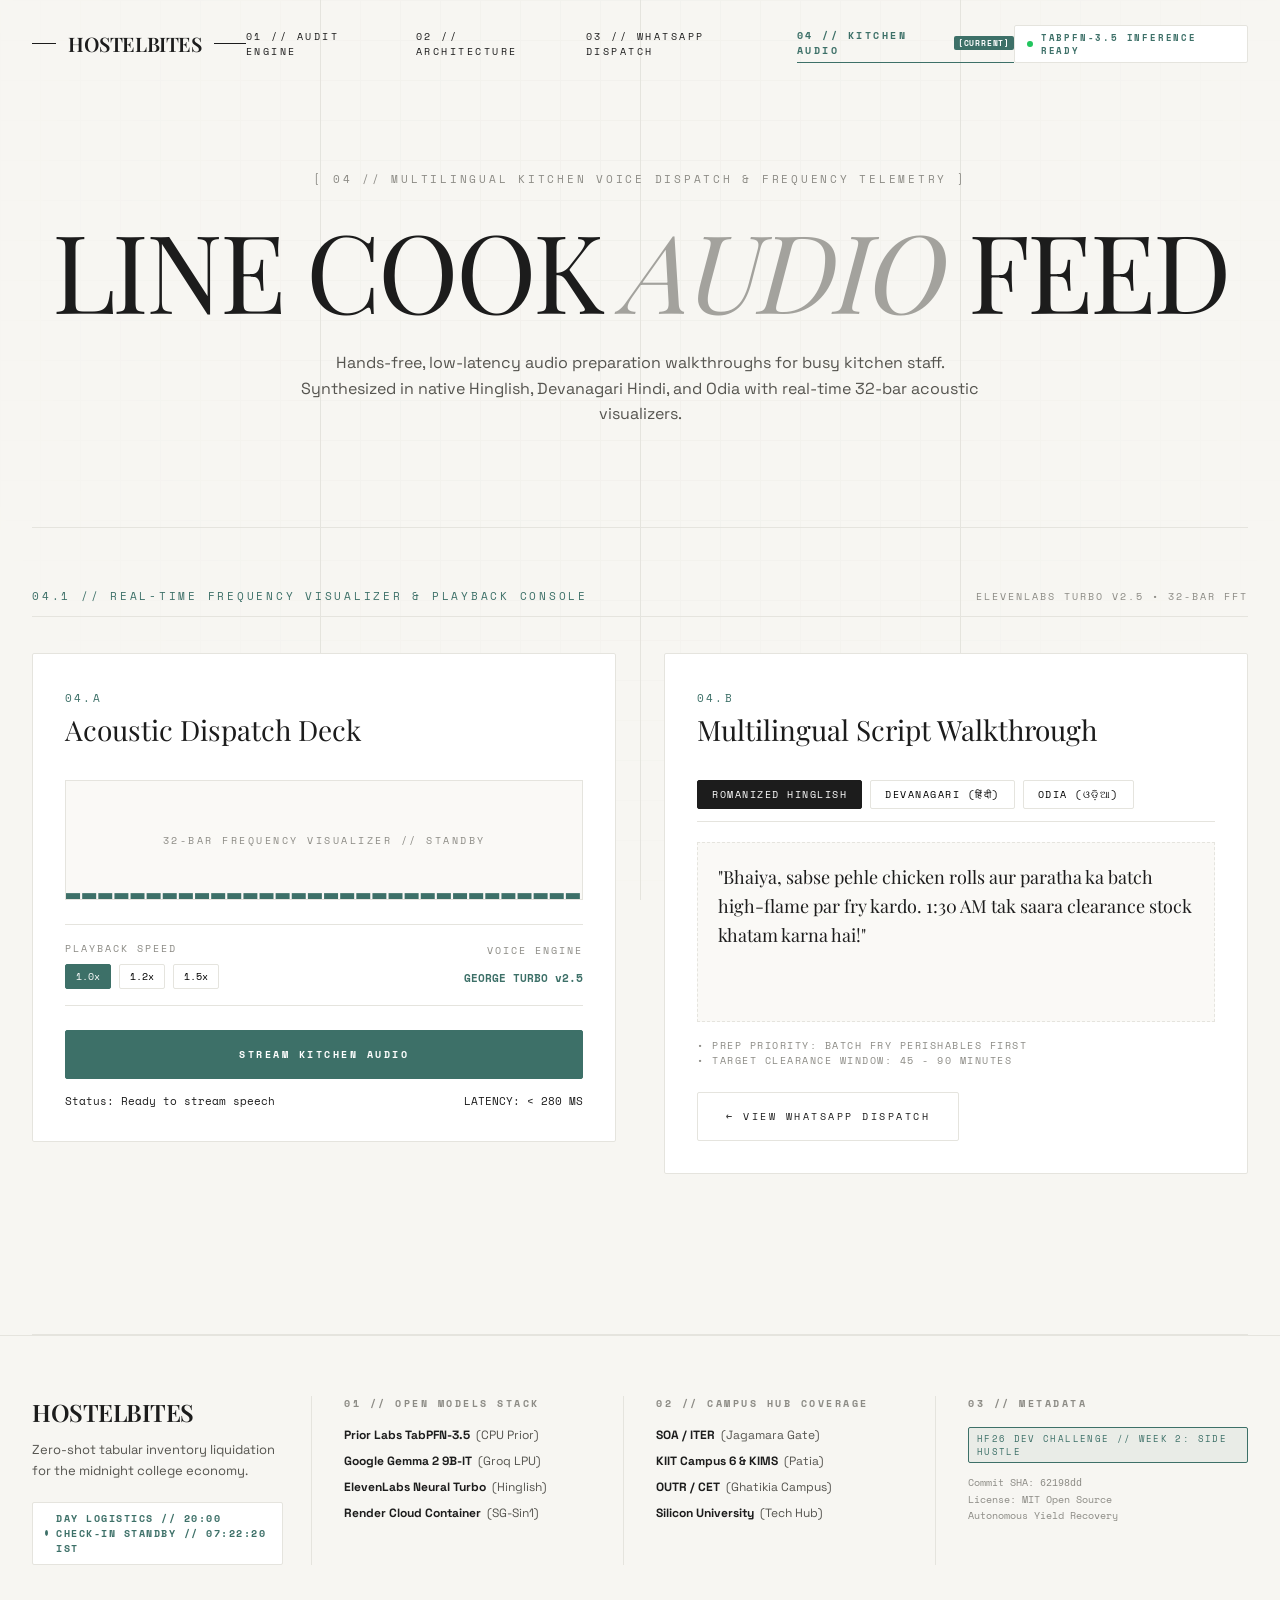
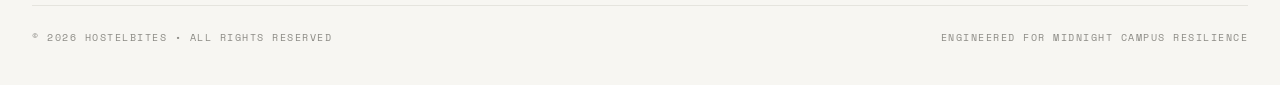
==== commit e2ef0479: "fix(vercel): ignore python backend dependencies to prevent Lambda size exceeded error" ====
--- a/static/audio.html
+++ b/static/audio.html
@@ -289,6 +289,10 @@
       document.getElementById('visualizerOverlay').classList.remove('hidden');
     }
 
+    const API_BASE_URL = window.location.origin.includes("localhost") || window.location.origin.includes("127.0.0.1")
+      ? "" 
+      : "https://hostelbites.onrender.com";
+
     // Audio stream button
     const streamBtn = document.getElementById('btnStreamAudio');
     const streamText = document.getElementById('streamBtnText');
@@ -310,7 +314,7 @@
       statusText.innerText = 'Status: Connecting to ElevenLabs Turbo...';
 
       try {
-        const res = await fetch('/api/speak', {
+        const res = await fetch(`${API_BASE_URL}/api/speak`, {
           method: 'POST',
           headers: { 'Content-Type': 'application/json' },
           body: JSON.stringify({ script: scripts[activeLang] })
--- a/static/style.css
+++ b/static/style.css
@@ -672,6 +672,64 @@
 .risk-pill.high { background: #ffedd5; color: #9a3412; }
 .risk-pill.moderate { background: #fef9c3; color: #854d0e; }
 .risk-pill.safe { background: #dcfce7; color: #166534; }
+
+/* TabPFN Posterior Probabilities & Anomaly Detection */
+.anomaly-warning {
+  background-color: #fee2e2;
+  border: 1px solid #ef4444;
+  color: #991b1b;
+  font-family: var(--font-mono);
+  font-size: 10px;
+  letter-spacing: 0.15em;
+  padding: 8px 12px;
+  margin-bottom: 16px;
+  border-radius: 2px;
+  font-weight: 700;
+  display: flex;
+  align-items: center;
+  gap: 8px;
+}
+
+.prob-distribution-container {
+  display: flex;
+  flex-direction: column;
+  gap: 8px;
+  margin: 14px 0 18px;
+  background-color: #faf9f6;
+  border: 1px solid var(--border-color);
+  padding: 14px 16px;
+  border-radius: 2px;
+}
+
+.prob-row {
+  display: flex;
+  flex-direction: column;
+  gap: 4px;
+}
+
+.prob-label-row {
+  display: flex;
+  justify-content: space-between;
+  align-items: center;
+}
+
+.prob-track {
+  height: 4px;
+  background-color: var(--border-color);
+  width: 100%;
+  overflow: hidden;
+  border-radius: 2px;
+}
+
+.prob-fill {
+  height: 100%;
+  transition: width 0.8s var(--ease-editorial);
+}
+
+.prob-fill.safe { background-color: #22c55e; }
+.prob-fill.moderate { background-color: #f59e0b; }
+.prob-fill.high { background-color: #ea580c; }
+.prob-fill.critical { background-color: #dc2626; }
 
 .diagnostic-divider {
   height: 1px;
